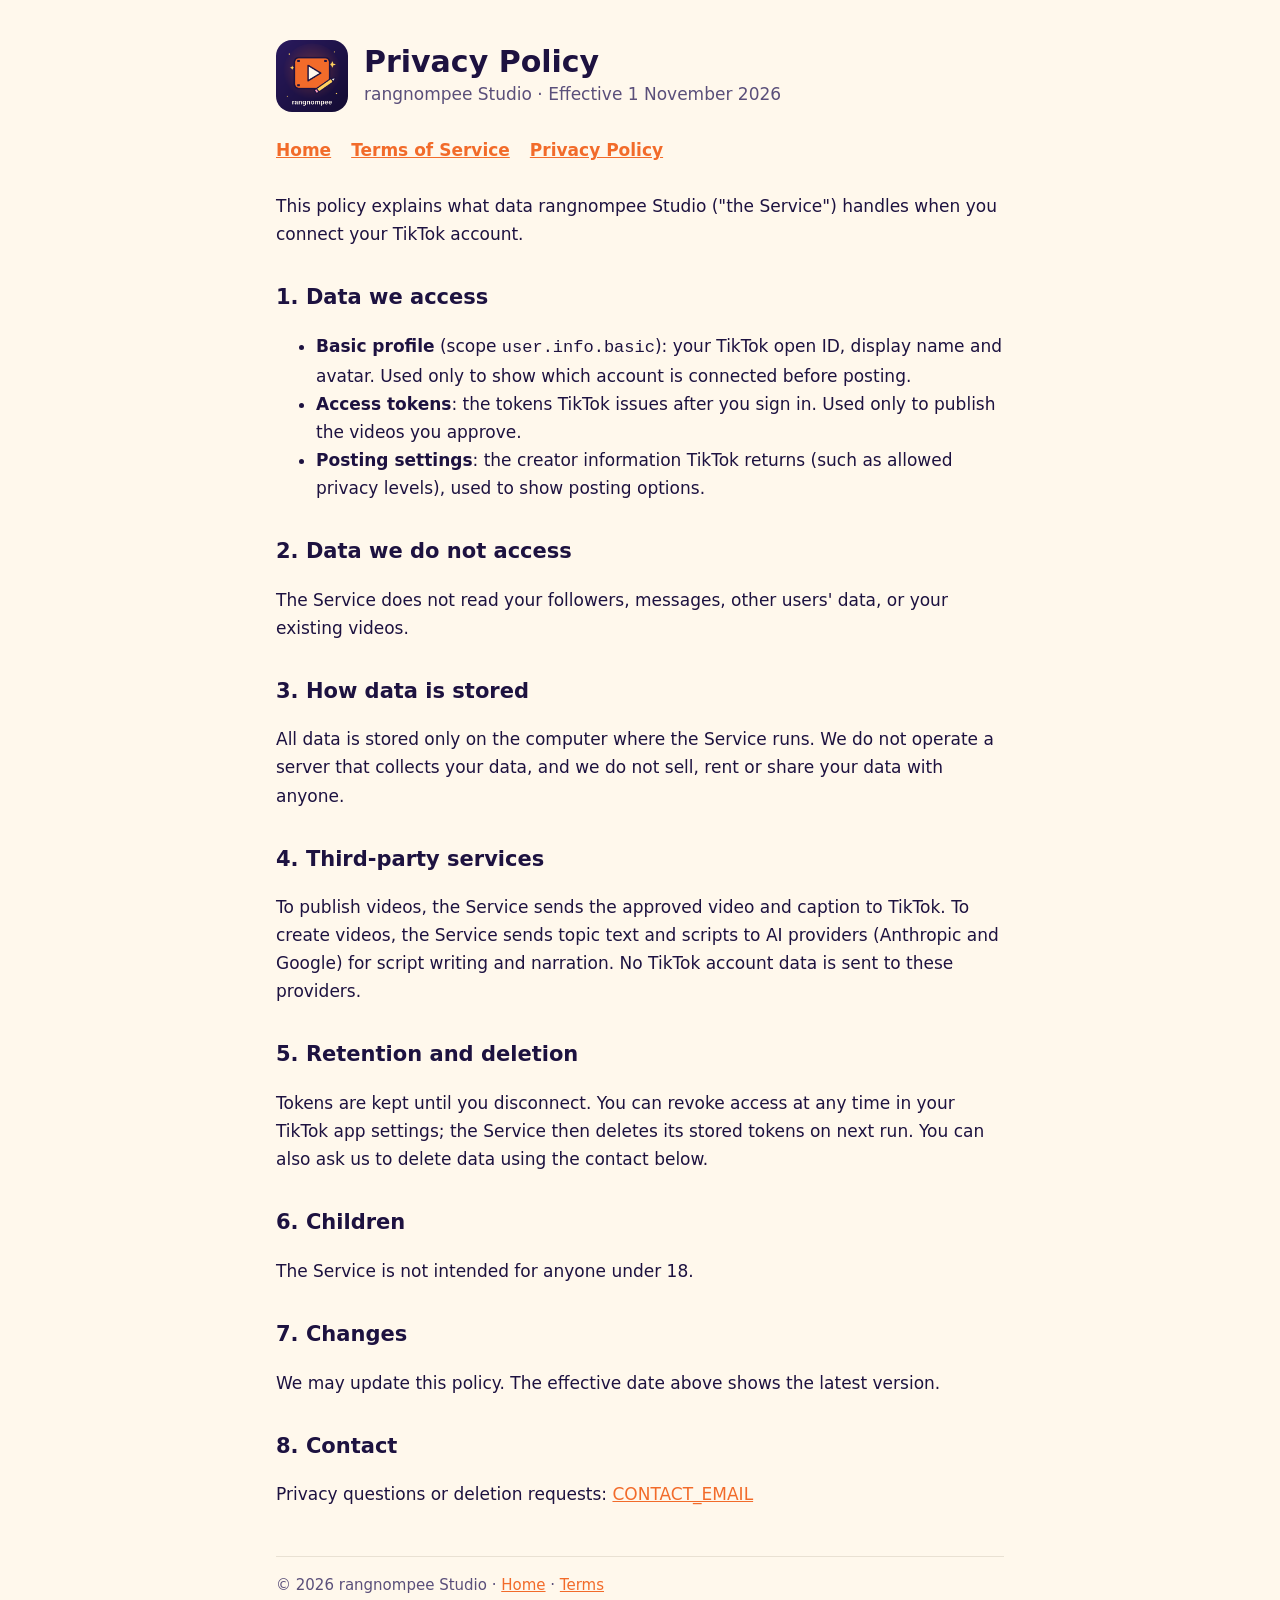
==== privacy.html @ 68b9dbba "Add files via upload" ====
<!doctype html>
<html lang="en">
<head>
<meta charset="utf-8">
<meta name="viewport" content="width=device-width, initial-scale=1">
<title>Privacy Policy</title>
<link rel="icon" href="icon.png">
<link rel="stylesheet" href="style.css">
</head>
<body>
<main>
  <header>
    <img src="icon.png" alt="rangnompee Studio icon">
    <div><h1>Privacy Policy</h1><div class="muted">rangnompee Studio &middot; Effective 1 November 2026</div></div>
  </header>
  <nav><a href="./">Home</a><a href="terms.html">Terms of Service</a><a href="privacy.html">Privacy Policy</a></nav>

  <p>This policy explains what data rangnompee Studio ("the Service") handles when you connect your TikTok account.</p>

  <h2>1. Data we access</h2>
  <ul>
    <li><strong>Basic profile</strong> (scope <code>user.info.basic</code>): your TikTok open ID, display name and avatar. Used only to show which account is connected before posting.</li>
    <li><strong>Access tokens</strong>: the tokens TikTok issues after you sign in. Used only to publish the videos you approve.</li>
    <li><strong>Posting settings</strong>: the creator information TikTok returns (such as allowed privacy levels), used to show posting options.</li>
  </ul>

  <h2>2. Data we do not access</h2>
  <p>The Service does not read your followers, messages, other users' data, or your existing videos.</p>

  <h2>3. How data is stored</h2>
  <p>All data is stored only on the computer where the Service runs. We do not operate a server that collects your data, and we do not sell, rent or share your data with anyone.</p>

  <h2>4. Third-party services</h2>
  <p>To publish videos, the Service sends the approved video and caption to TikTok. To create videos, the Service sends topic text and scripts to AI providers (Anthropic and Google) for script writing and narration. No TikTok account data is sent to these providers.</p>

  <h2>5. Retention and deletion</h2>
  <p>Tokens are kept until you disconnect. You can revoke access at any time in your TikTok app settings; the Service then deletes its stored tokens on next run. You can also ask us to delete data using the contact below.</p>

  <h2>6. Children</h2>
  <p>The Service is not intended for anyone under 18.</p>

  <h2>7. Changes</h2>
  <p>We may update this policy. The effective date above shows the latest version.</p>

  <h2>8. Contact</h2>
  <p>Privacy questions or deletion requests: <a href="mailto:CONTACT_EMAIL">CONTACT_EMAIL</a></p>

  <footer>&copy; 2026 rangnompee Studio &middot; <a href="./">Home</a> &middot; <a href="terms.html">Terms</a></footer>
</main>
</body>
</html>
---- style.css ----
:root { --bg:#fff8ec; --ink:#1d1240; --muted:#5a4f7a; --accent:#f26b2a; --card:#ffffff; --line:#e9e1d3; }
@media (prefers-color-scheme: dark) { :root { --bg:#140c33; --ink:#fff8ec; --muted:#c9c0e6; --card:#2a1a5e; --line:#3d2a7a; } }
* { box-sizing:border-box; }
body { margin:0; background:var(--bg); color:var(--ink); font:17px/1.65 system-ui,-apple-system,"Segoe UI",sans-serif; }
main { max-width:760px; margin:0 auto; padding:40px 16px 64px; }
header { display:flex; align-items:center; gap:16px; margin-bottom:24px; }
header img { width:72px; height:72px; border-radius:16px; }
h1 { font-size:30px; line-height:1.2; margin:0; }
h2 { font-size:21px; margin:32px 0 8px; }
a { color:var(--accent); }
nav { display:flex; gap:20px; flex-wrap:wrap; margin:8px 0 28px; font-weight:600; }
.muted { color:var(--muted); }
.card { background:var(--card); border:1px solid var(--line); border-radius:14px; padding:20px; margin:16px 0; }
footer { margin-top:48px; padding-top:16px; border-top:1px solid var(--line); color:var(--muted); font-size:15px; }
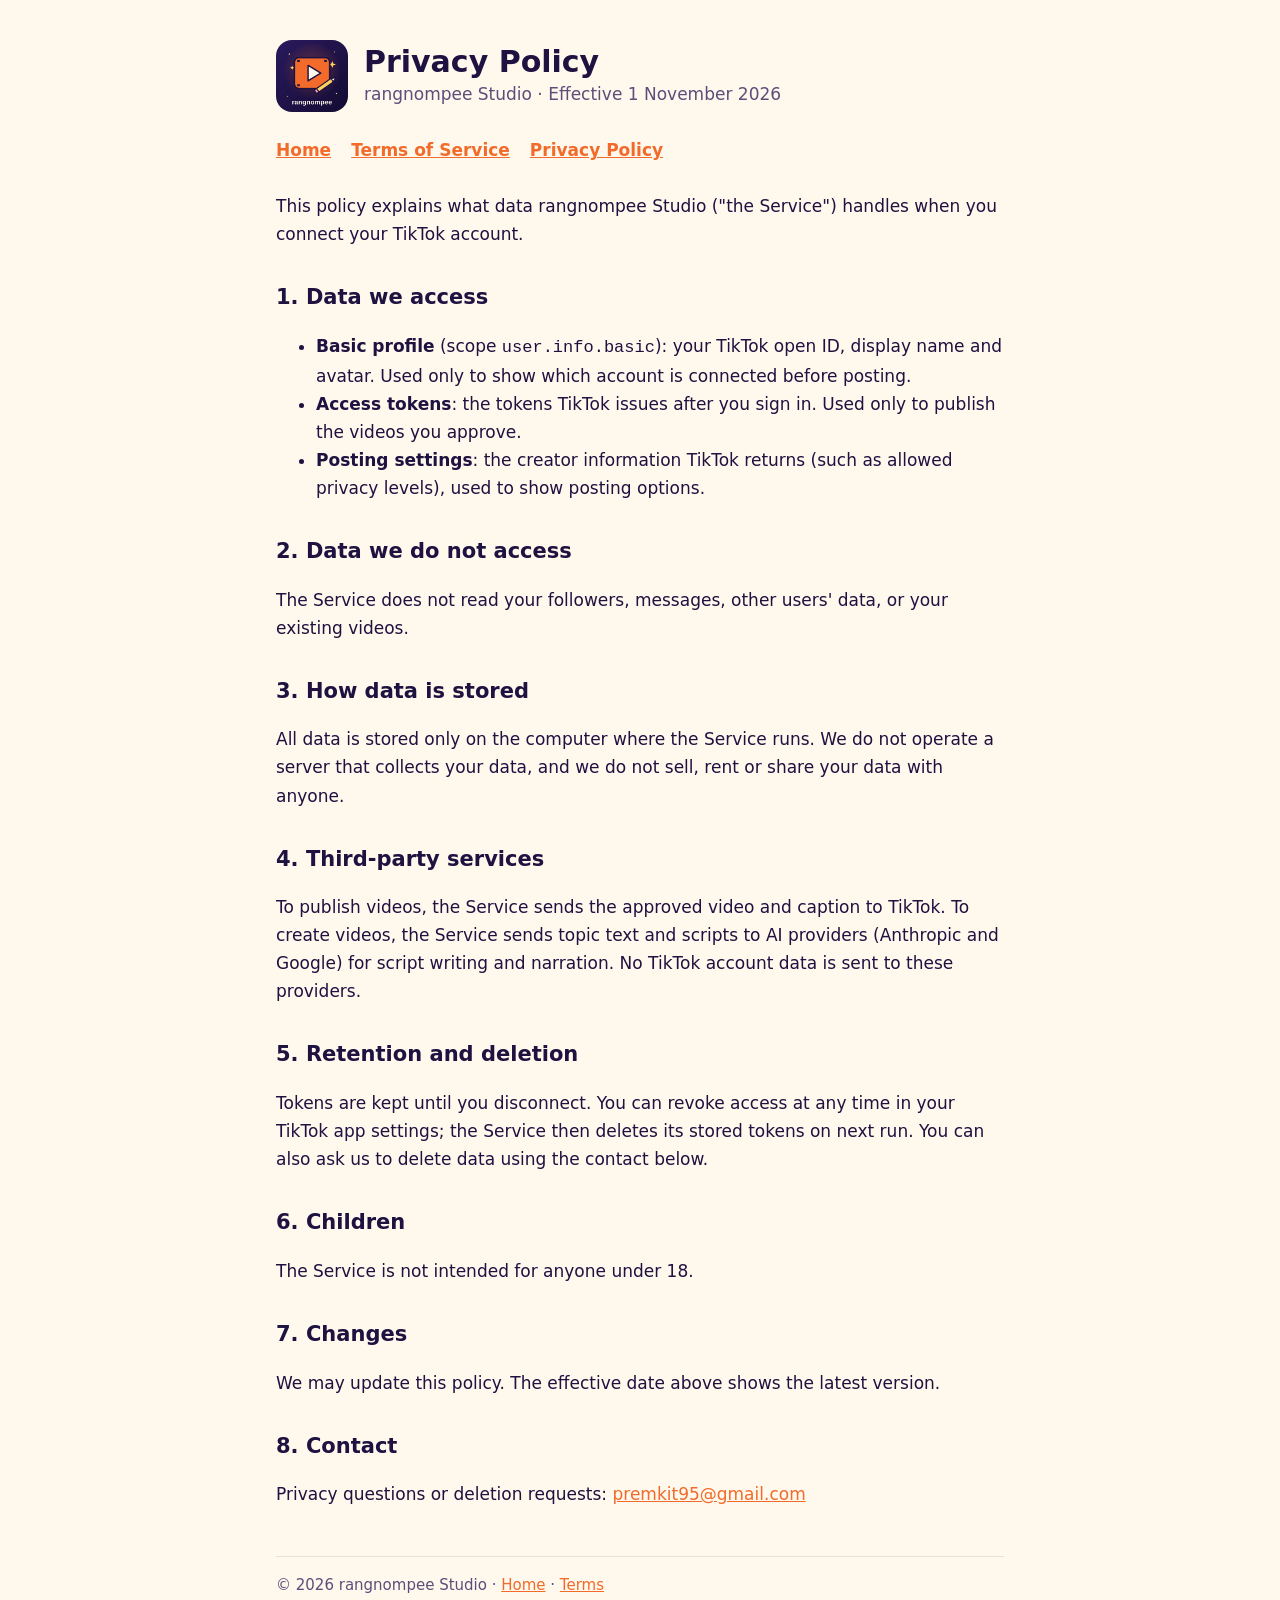
==== commit 5b32f330: "Add files via upload" ====
--- a/privacy.html
+++ b/privacy.html
@@ -43,7 +43,7 @@
   <p>We may update this policy. The effective date above shows the latest version.</p>
 
   <h2>8. Contact</h2>
-  <p>Privacy questions or deletion requests: <a href="mailto:CONTACT_EMAIL">CONTACT_EMAIL</a></p>
+  <p>Privacy questions or deletion requests: <a href="mailto:premkit95@gmail.com">premkit95@gmail.com</a></p>
 
   <footer>&copy; 2026 rangnompee Studio &middot; <a href="./">Home</a> &middot; <a href="terms.html">Terms</a></footer>
 </main>
